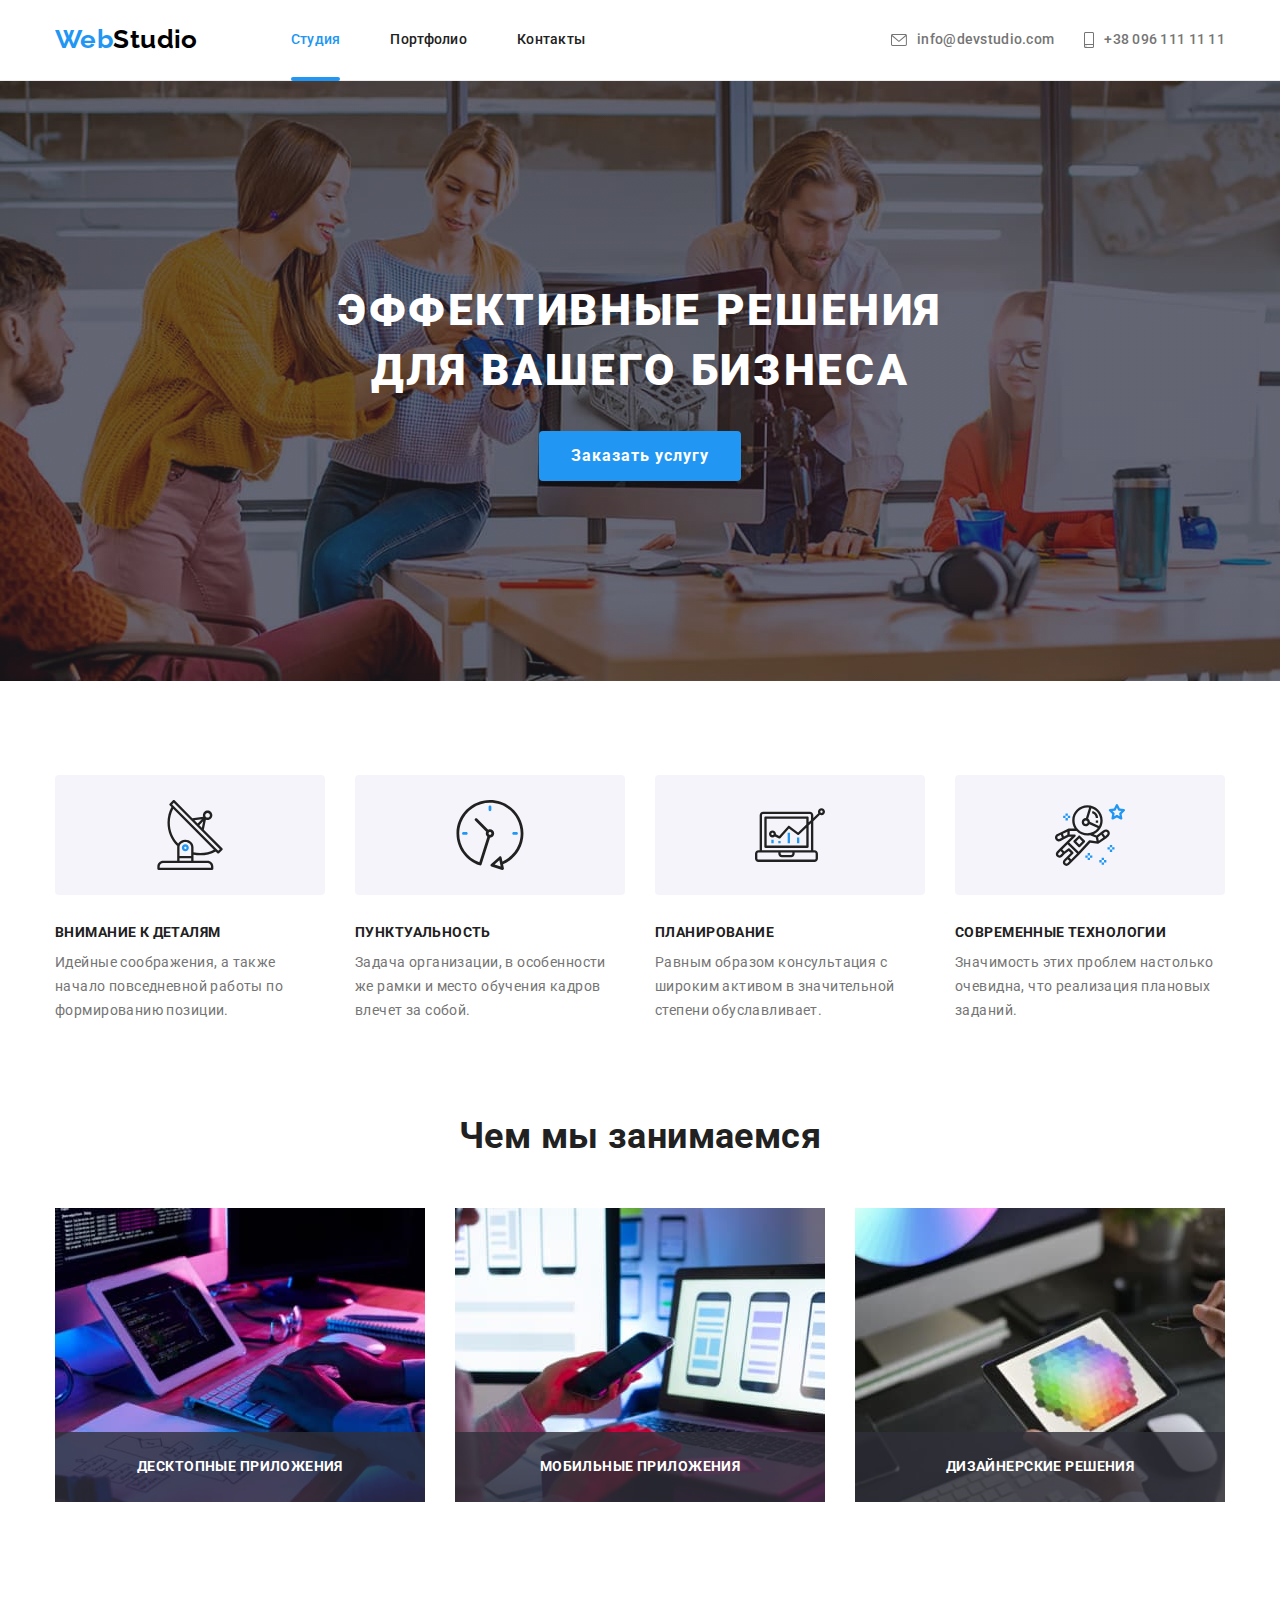
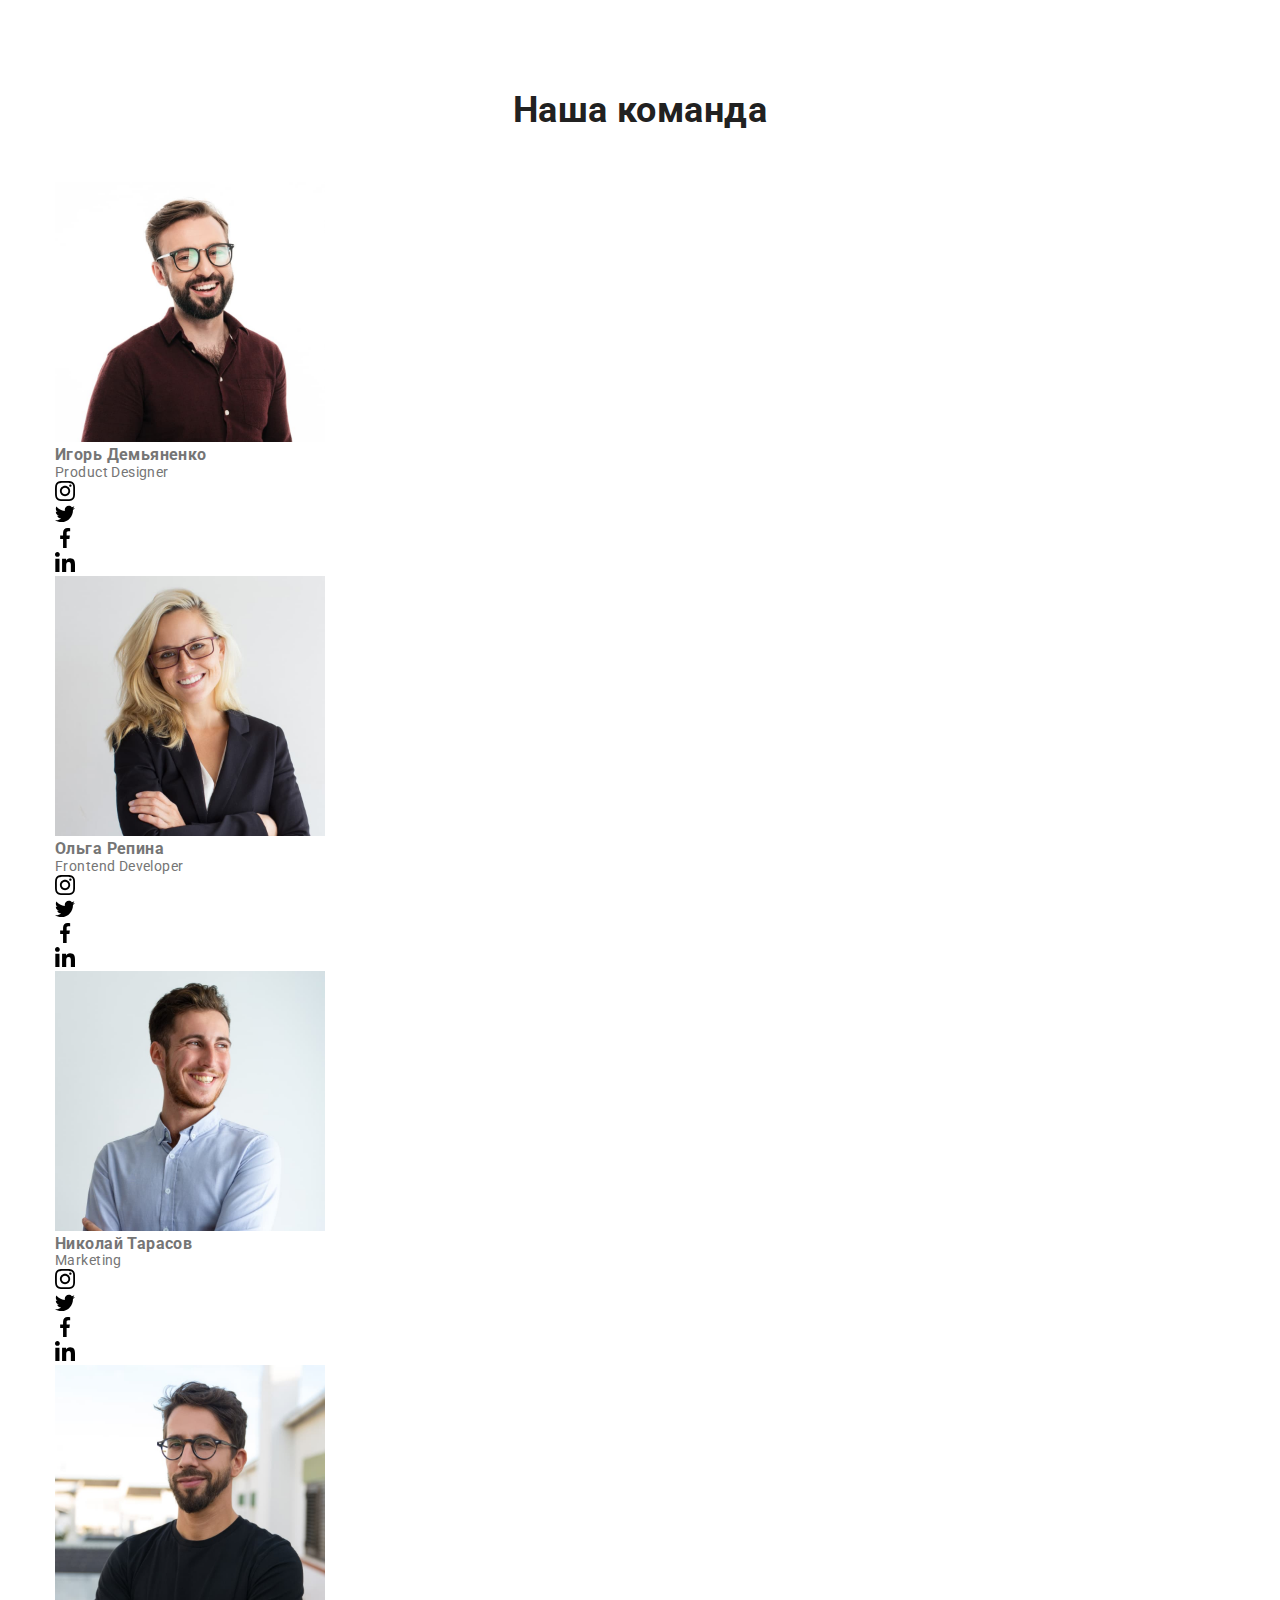
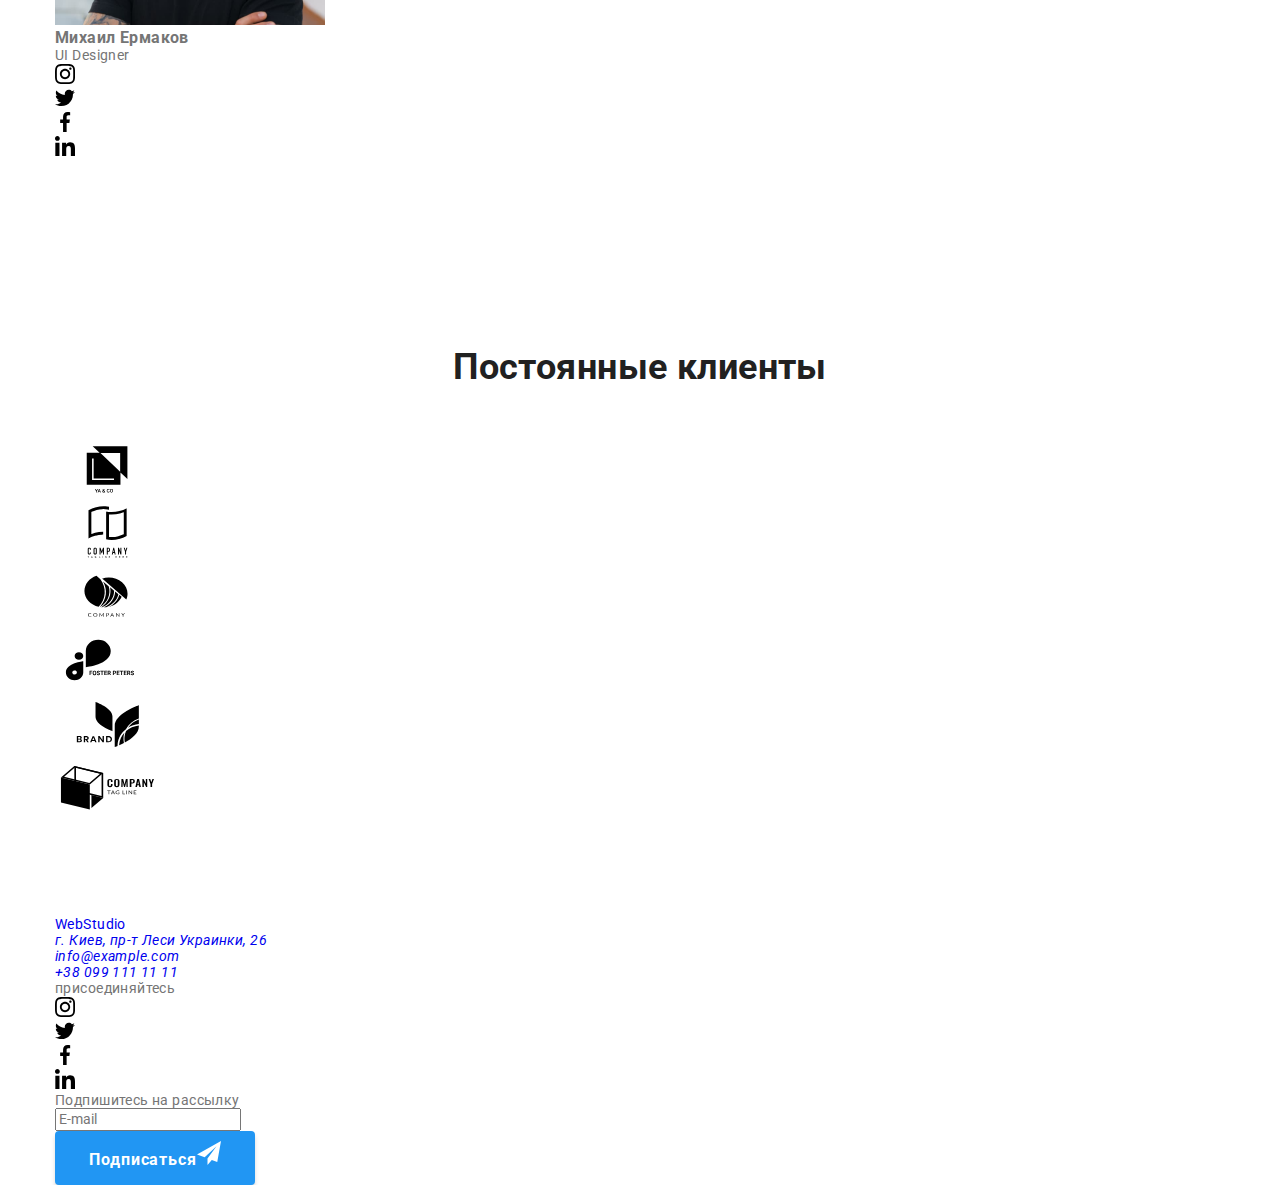
==== index.html @ e7515d0e "bem & SASS refactoring" ====
<!DOCTYPE html>
<html lang="ru">
    <head>
        <meta charset="UTF-8" />
        <meta http-equiv="X-UA-Compatible" content="IE=edge" />
        <meta name="viewport" content="width=device-width, initial-scale=1.0" />
        <title>WebStudio</title>
        <link rel="preconnect" href="https://fonts.googleapis.com" />
        <link rel="preconnect" href="https://fonts.gstatic.com" crossorigin />
        <link
            href="https://fonts.googleapis.com/css2?family=Raleway:wght@700&family=Roboto:wght@400;500;700;900&display=swap"
            rel="stylesheet"
        />
        <link
            rel="stylesheet"
            href="https://cdnjs.cloudflare.com/ajax/libs/modern-normalize/1.1.0/modern-normalize.min.css"
        />
        <link rel="stylesheet" href="./css/main.min.css" />
    </head>
    <body>
        <header class="header">
            <div class="container header-content">
                <nav class="navigation">
                    <a class="logo" href="./index.html">
                        <span class="logo--blue">Web</span>Studio
                    </a>

                    <ul class="site-nav list">
                        <li class="site-nav__item">
                            <a class="site-nav__link site-nav__link--activ" href="./index.html"
                                >Студия</a
                            >
                        </li>

                        <li class="site-nav__item">
                            <a class="site-nav__link" href="./portfolio.html">Портфолио</a>
                        </li>

                        <li class="site-nav__item">
                            <a class="site-nav__link" href="">Контакты</a>
                        </li>
                    </ul>
                </nav>
                <ul class="contacts list">
                    <li class="contacts__item">
                        <a class="contacts__link" href="mailto:info@devstudio.com">
                            <svg class="contacts__icon" width="16" height="12">
                                <use href="./images/symbol-defs.svg#icon-envelope"></use>
                            </svg>
                            info@devstudio.com
                        </a>
                    </li>

                    <li class="contacts__item">
                        <a class="contacts__link" href="tel:+380961111111">
                            <svg class="contacts__icon phone" width="10" height="16">
                                <use href="./images/symbol-defs.svg#icon-smartphone"></use>
                            </svg>
                            +38 096 111 11 11
                        </a>
                    </li>
                </ul>
            </div>
        </header>
        <main>
            <!-- hero section -->
            <section class="hero">
                <div class="container">
                    <h1 class="hero__title">Эффективные решения для вашего бизнеса</h1>
                    <button class="button" type="button" data-modal-open>Заказать услугу</button>
                </div>
                <div class="backdrop is-hidden" data-modal>
                    <div class="modal">
                        <button class="modal__btn" data-modal-close>
                            <svg class="modal__icon" width="11" height="11">
                                <use href="./images/symbol-defs.svg#icon-close-cross"></use>
                            </svg>
                        </button>
                        <b class="modal__text">Оставьте свои данные, мы вам перезвоним</b>
                        <form class="modal__form">
                            <label class="form-field">
                                <span class="form-label">Имя</span>
                                <input
                                    type="text"
                                    name="name"
                                    class="form-input"
                                    autocomplete="off"
                                />
                                <svg class="form-icon" width="18" height="18">
                                    <use href="./images/icons.svg#icon-person"></use>
                                </svg>
                            </label>

                            <label class="form-field">
                                <span class="form-label">Телефон</span>
                                <input
                                    type="tel"
                                    name="phone"
                                    class="form-input"
                                    autocomplete="off"
                                />
                                <svg class="form-icon" width="18" height="18">
                                    <use href="./images/icons.svg#icon-phone"></use>
                                </svg>
                            </label>

                            <label class="form-field">
                                <span class="form-label">Почта</span>
                                <input
                                    type="email"
                                    name="mail"
                                    class="form-input"
                                    autocomplete="off"
                                />
                                <svg class="form-icon" width="18" height="18">
                                    <use href="./images/icons.svg#icon-email"></use>
                                </svg>
                            </label>

                            <label class="form-field">
                                <span class="form-label">Комментарий</span>
                                <textarea
                                    class="form-textarea"
                                    name="comment"
                                    placeholder="Введите текст"
                                ></textarea>
                            </label>

                            <label class="form-checkbox">
                                <input type="checkbox" name="accept" class="checkbox-input" />
                                <svg class="checkbox-field" width="16" height="15">
                                    <use href="./images/icons.svg#icon-check-input"></use>
                                </svg>
                                <span class="checkbox-lable"
                                    >Соглашаюсь с рассылкой и принимаю
                                    <a href="" class="checkbox-lable-link">Условия договора</a>
                                </span>
                            </label>

                            <button type="submit" class="button form-btn">Отправить</button>
                        </form>
                    </div>
                </div>
            </section>
            <!-- Наши преимущества-->
            <section class="features">
                <div class="container">
                    <h2 class="visually-hidden">Наши преимущества</h2>
                    <ul class="features__list list">
                        <li class="features__item">
                            <div class="features__logo">
                                <svg width="70" height="70">
                                    <use href="./images/symbol-defs.svg#icon-antenna"></use>
                                </svg>
                            </div>
                            <h3 class="features__title">Внимание к деталям</h3>
                            <p class="features__text">
                                Идейные соображения, а также начало повседневной работы по
                                формированию позиции.
                            </p>
                        </li>

                        <li class="features__item">
                            <div class="features__logo">
                                <svg width="70" height="70">
                                    <use href="./images/symbol-defs.svg#icon-clock"></use>
                                </svg>
                            </div>
                            <h3 class="features__title">Пунктуальность</h3>
                            <p class="features__text">
                                Задача организации, в особенности же рамки и место обучения кадров
                                влечет за собой.
                            </p>
                        </li>

                        <li class="features__item">
                            <div class="features__logo">
                                <svg width="70" height="70">
                                    <use href="./images/symbol-defs.svg#icon-diagram"></use>
                                </svg>
                            </div>
                            <h3 class="features__title">Планирование</h3>
                            <p class="features__text">
                                Равным образом консультация с широким активом в значительной степени
                                обуславливает.
                            </p>
                        </li>

                        <li class="features__item">
                            <div class="features__logo">
                                <svg width="70" height="70">
                                    <use href="./images/symbol-defs.svg#icon-astronaut"></use>
                                </svg>
                            </div>
                            <h3 class="features__title">Современные технологии</h3>
                            <p class="features__text">
                                Значимость этих проблем настолько очевидна, что реализация плановых
                                заданий.
                            </p>
                        </li>
                    </ul>
                </div>
            </section>
            <!-- Чем мы занимаемся -->
            <section class="section">
                <div class="container">
                    <h2 class="section-title">Чем мы занимаемся</h2>
                    <ul class="product list">
                        <li class="product__item">
                            <img
                                src="./images/boxone.jpg"
                                class="product__image"
                                width="370"
                                height="294"
                                alt="ноут"
                            />
                            <div class="product__wrapper">
                                <h3 class="product__title">Десктопные приложения</h3>
                            </div>
                        </li>
                        <li class="product__item">
                            <img
                                src="./images/box-two.jpg"
                                class="product__image"
                                width="370"
                                height="294"
                                alt="телефон"
                            />
                            <div class="product__wrapper">
                                <h3 class="product__title">Мобильные приложения</h3>
                            </div>
                        </li>
                        <li class="product__item">
                            <img
                                src="./images/box-three.jpg"
                                class="product__image"
                                width="370"
                                height="294"
                                alt="планшет"
                            />
                            <div class="product__wrapper">
                                <h3 class="product__title">Дизайнерские решения</h3>
                            </div>
                        </li>
                    </ul>
                </div>
            </section>
            <!-- наша компуха -->
            <section class="section back-color-section">
                <div class="container">
                    <h2 class="section-title">Наша команда</h2>
                    <ul class="team list">
                        <li class="item">
                            <img
                                src="./images/team-card-one.jpg"
                                width="270"
                                height="260"
                                alt="Игорь Демьяненко"
                            />
                            <div class="team-card">
                                <h3 class="team-title">Игорь Демьяненко</h3>
                                <p class="team-text" lang="en">Product Designer</p>
                                <ul class="team-social-links list">
                                    <li>
                                        <a href="">
                                            <svg class="team-card-icon" width="20" height="20">
                                                <use
                                                    href="./images/symbol-defs.svg#icon-instagram"
                                                ></use>
                                            </svg>
                                        </a>
                                    </li>

                                    <li>
                                        <a href="">
                                            <svg class="team-card-icon" width="20" height="20">
                                                <use
                                                    href="./images/symbol-defs.svg#icon-twitter"
                                                ></use>
                                            </svg>
                                        </a>
                                    </li>

                                    <li>
                                        <a href="">
                                            <svg class="team-card-icon" width="20" height="20">
                                                <use
                                                    href="./images/symbol-defs.svg#icon-facebook"
                                                ></use>
                                            </svg>
                                        </a>
                                    </li>

                                    <li>
                                        <a href="">
                                            <svg class="team-card-icon" width="20" height="20">
                                                <use
                                                    href="./images/symbol-defs.svg#icon-linkedin"
                                                ></use>
                                            </svg>
                                        </a>
                                    </li>
                                </ul>
                            </div>
                        </li>

                        <li class="item">
                            <img
                                src="./images/team-card-two.jpg"
                                width="270"
                                height="260"
                                alt="Ольга Репина"
                            />
                            <div class="team-card">
                                <h3 class="team-title">Ольга Репина</h3>
                                <p class="team-text" lang="en">Frontend Developer</p>
                                <ul class="team-social-links list">
                                    <li>
                                        <a href="">
                                            <svg class="team-card-icon" width="20" height="20">
                                                <use
                                                    href="./images/symbol-defs.svg#icon-instagram"
                                                ></use>
                                            </svg>
                                        </a>
                                    </li>

                                    <li>
                                        <a href="">
                                            <svg class="team-card-icon" width="20" height="20">
                                                <use
                                                    href="./images/symbol-defs.svg#icon-twitter"
                                                ></use>
                                            </svg>
                                        </a>
                                    </li>

                                    <li>
                                        <a href="">
                                            <svg class="team-card-icon" width="20" height="20">
                                                <use
                                                    href="./images/symbol-defs.svg#icon-facebook"
                                                ></use>
                                            </svg>
                                        </a>
                                    </li>

                                    <li>
                                        <a href="">
                                            <svg class="team-card-icon" width="20" height="20">
                                                <use
                                                    href="./images/symbol-defs.svg#icon-linkedin"
                                                ></use>
                                            </svg>
                                        </a>
                                    </li>
                                </ul>
                            </div>
                        </li>

                        <li class="item">
                            <img
                                src="./images/team-card-three.jpg"
                                width="270"
                                height="260"
                                alt="Николай Тарасов"
                            />
                            <div class="team-card">
                                <h3 class="team-title">Николай Тарасов</h3>
                                <p class="team-text" lang="en">Marketing</p>
                                <ul class="team-social-links list">
                                    <li>
                                        <a href="">
                                            <svg class="team-card-icon" width="20" height="20">
                                                <use
                                                    href="./images/symbol-defs.svg#icon-instagram"
                                                ></use>
                                            </svg>
                                        </a>
                                    </li>

                                    <li>
                                        <a href="">
                                            <svg class="team-card-icon" width="20" height="20">
                                                <use
                                                    href="./images/symbol-defs.svg#icon-twitter"
                                                ></use>
                                            </svg>
                                        </a>
                                    </li>

                                    <li>
                                        <a href="">
                                            <svg class="team-card-icon" width="20" height="20">
                                                <use
                                                    href="./images/symbol-defs.svg#icon-facebook"
                                                ></use>
                                            </svg>
                                        </a>
                                    </li>

                                    <li>
                                        <a href="">
                                            <svg class="team-card-icon" width="20" height="20">
                                                <use
                                                    href="./images/symbol-defs.svg#icon-linkedin"
                                                ></use>
                                            </svg>
                                        </a>
                                    </li>
                                </ul>
                            </div>
                        </li>

                        <li class="item">
                            <img
                                src="./images/team-card-four.jpg"
                                width="270"
                                height="260"
                                alt="Михаил Ермаков"
                            />
                            <div class="team-card">
                                <h3 class="team-title">Михаил Ермаков</h3>
                                <p class="team-text" lang="en">UI Designer</p>
                                <ul class="team-social-links list">
                                    <li>
                                        <a href="">
                                            <svg class="team-card-icon" width="20" height="20">
                                                <use
                                                    href="./images/symbol-defs.svg#icon-instagram"
                                                ></use>
                                            </svg>
                                        </a>
                                    </li>

                                    <li>
                                        <a href="">
                                            <svg class="team-card-icon" width="20" height="20">
                                                <use
                                                    href="./images/symbol-defs.svg#icon-twitter"
                                                ></use>
                                            </svg>
                                        </a>
                                    </li>

                                    <li>
                                        <a href="">
                                            <svg class="team-card-icon" width="20" height="20">
                                                <use
                                                    href="./images/symbol-defs.svg#icon-facebook"
                                                ></use>
                                            </svg>
                                        </a>
                                    </li>

                                    <li>
                                        <a href="">
                                            <svg class="team-card-icon" width="20" height="20">
                                                <use
                                                    href="./images/symbol-defs.svg#icon-linkedin"
                                                ></use>
                                            </svg>
                                        </a>
                                    </li>
                                </ul>
                            </div>
                        </li>
                    </ul>
                </div>
            </section>
            <!-- наши клиенты -->
            <section class="section">
                <div class="container">
                    <h2 class="section-title">Постоянные клиенты</h2>
                    <ul class="clients list">
                        <li class="client-item">
                            <a class="client-link" href="">
                                <svg class="client-icon" width="106" height="60">
                                    <use href="./images/symbol-defs.svg#icon-company1"></use>
                                </svg>
                            </a>
                        </li>

                        <li class="client-item">
                            <a class="client-link" href="">
                                <svg class="client-icon" width="106" height="60">
                                    <use href="./images/symbol-defs.svg#icon-company2"></use>
                                </svg>
                            </a>
                        </li>

                        <li class="client-item">
                            <a class="client-link" href="">
                                <svg class="client-icon" width="106" height="60">
                                    <use href="./images/symbol-defs.svg#icon-company3"></use>
                                </svg>
                            </a>
                        </li>

                        <li class="client-item">
                            <a class="client-link" href="">
                                <svg class="client-icon" width="106" height="60">
                                    <use href="./images/symbol-defs.svg#icon-company4"></use>
                                </svg>
                            </a>
                        </li>

                        <li class="client-item">
                            <a class="client-link" href="">
                                <svg class="client-icon" width="106" height="60">
                                    <use href="./images/symbol-defs.svg#icon-company5"></use>
                                </svg>
                            </a>
                        </li>

                        <li class="client-item">
                            <a class="client-link" href="">
                                <svg class="client-icon" width="106" height="60">
                                    <use href="./images/symbol-defs.svg#icon-company6"></use>
                                </svg>
                            </a>
                        </li>
                    </ul>
                </div>
            </section>
        </main>
        <!-- подвал -->
        <footer class="footer">
            <div class="container main-footer">
                <div class="address-block">
                    <a class="logo-footer" href="./index.html">
                        <span class="blue-logo">Web</span>Studio
                    </a>
                    <address class="address">
                        <ul class="address-list list">
                            <li class="item">
                                <a
                                    class="link white"
                                    href="https://www.google.com/maps/place/%D0%B1%D1%83%D0%BB.+%D0%9B%D0%B5%D1%81%D0%B8+%D0%A3%D0%BA%D1%80%D0%B0%D0%B8%D0%BD%D0%BA%D0%B8,+26,+%D0%9A%D0%B8%D0%B5%D0%B2,+02000/@50.4265807,30.5361971,17z/data=!4m13!1m7!3m6!1s0x40d4cf0e033ecbe9:0x57a4dffefec77da0!2z0LHRg9C7LiDQm9C10YHQuCDQo9C60YDQsNC40L3QutC4LCAyNiwg0JrQuNC10LIsIDAyMDAw!3b1!8m2!3d50.4265807!4d30.5383858!3m4!1s0x40d4cf0e033ecbe9:0x57a4dffefec77da0!8m2!3d50.4265807!4d30.5383858"
                                >
                                    г. Киев, пр-т Леси Украинки, 26
                                </a>
                            </li>

                            <li class="item">
                                <a class="link" href="mailto:info@example.com">info@example.com</a>
                            </li>

                            <li class="item">
                                <a class="link" href="tel:+380991111111">+38 099 111 11 11</a>
                            </li>
                        </ul>
                    </address>
                </div>

                <div class="join-block">
                    <p class="join-title">присоединяйтесь</p>
                    <ul class="socials list">
                        <li class="item">
                            <a class="link" href="">
                                <svg class="icon" width="20" height="20">
                                    <use href="./images/symbol-defs.svg#icon-instagram"></use>
                                </svg>
                            </a>
                        </li>

                        <li class="item">
                            <a class="link" href="">
                                <svg class="icon" width="20" height="20">
                                    <use href="./images/symbol-defs.svg#icon-twitter"></use>
                                </svg>
                            </a>
                        </li>

                        <li class="item">
                            <a class="link" href="">
                                <svg class="icon" width="20" height="20">
                                    <use href="./images/symbol-defs.svg#icon-facebook"></use>
                                </svg>
                            </a>
                        </li>

                        <li class="item">
                            <a class="link" href="">
                                <svg class="icon" width="20" height="20">
                                    <use href="./images/symbol-defs.svg#icon-linkedin"></use>
                                </svg>
                            </a>
                        </li>
                    </ul>
                </div>

                <div class="form-block">
                    <p class="form-title">Подпишитесь на рассылку</p>
                    <div class="form-thumb">
                        <form class="join-form">
                            <input
                                type="email"
                                name="mail"
                                placeholder="E-mail"
                                class="join-form-input"
                            />
                        </form>

                        <button type="submit" class="button footer-btn">
                            Подписаться<svg class="form-btn-icon" width="24" height="24">
                                <use href="./images/icons.svg#icon-telegram"></use>
                            </svg>
                        </button>
                    </div>
                </div>
            </div>
        </footer>
        <script src="./js/model.js"></script>
    </body>
</html>
---- css/main.min.css ----
/*! modern-normalize v1.1.0 | MIT License | https://github.com/sindresorhus/modern-normalize */*,::before,::after{-webkit-box-sizing:border-box;box-sizing:border-box}html{line-height:1.15;-webkit-text-size-adjust:100%;-moz-tab-size:4;-o-tab-size:4;tab-size:4}body{margin:0;font-family:system-ui,-apple-system,"Segoe UI",Roboto,Helvetica,Arial,sans-serif,"Apple Color Emoji","Segoe UI Emoji"}hr{height:0;color:inherit}abbr[title]{-webkit-text-decoration:underline dotted;text-decoration:underline dotted}b,strong{font-weight:bolder}code,kbd,samp,pre{font-family:ui-monospace, SFMono-Regular, Consolas, 'Liberation Mono', Menlo, monospace;font-size:1em}small{font-size:80%}sub,sup{font-size:75%;line-height:0;position:relative;vertical-align:baseline}sub{bottom:-0.25em}sup{top:-0.5em}table{text-indent:0;border-color:inherit}button,input,optgroup,select,textarea{font-family:inherit;font-size:100%;line-height:1.15;margin:0}button,select{text-transform:none}button,[type='button'],[type='reset'],[type='submit']{-webkit-appearance:button}::-moz-focus-inner{border-style:none;padding:0}:-moz-focusring{outline:1px dotted ButtonText}:-moz-ui-invalid{box-shadow:none}legend{padding:0}progress{vertical-align:baseline}::-webkit-inner-spin-button,::-webkit-outer-spin-button{height:auto}[type='search']{-webkit-appearance:textfield;outline-offset:-2px}::-webkit-search-decoration{-webkit-appearance:none}::-webkit-file-upload-button{-webkit-appearance:button;font:inherit}summary{display:list-item}body{color:#757575;font-family:'Roboto', 'Arial', sans-serif;font-size:14px;letter-spacing:0.03em;line-height:1.14}h1,h2,h3,h4,h5,h6,p{margin:0;padding:0}a{text-decoration:none}.container{width:1200px;padding-left:15px;padding-right:15px;margin:0 auto}.list{list-style:none;padding:0;margin:0}.logo{padding-top:24px;padding-bottom:25px;color:#000;font-family:'Raleway';font-style:normal;font-weight:700;font-size:26px;line-height:1.19;text-decoration:none}.button{border-radius:4px;padding:10px 32px;border:0;min-width:200px;color:#fff;background-color:#2196f3;font-family:'Roboto';font-weight:700;font-size:16px;line-height:1.88;letter-spacing:0.06em;cursor:pointer;-webkit-box-shadow:0px 4px 4px rgba(0,0,0,0.15);box-shadow:0px 4px 4px rgba(0,0,0,0.15)}.visually-hidden{position:absolute;width:1px;height:1px;margin:-1px;border:0;padding:0;white-space:nowrap;-webkit-clip-path:inset(100%);clip-path:inset(100%);clip:rect(0 0 0 0);overflow:hidden}.section{padding-top:94px;padding-bottom:94px}.section-title{color:#212121;font-weight:700;font-size:36px;line-height:1.16;text-align:center;margin-bottom:50px}.header{border-bottom:1px solid #ececec}.header-content{display:-webkit-box;display:-ms-flexbox;display:flex;-webkit-box-align:center;-ms-flex-align:center;align-items:center}.logo--blue{color:#2196f3}.navigation{display:-webkit-box;display:-ms-flexbox;display:flex}.site-nav{display:-webkit-box;display:-ms-flexbox;display:flex;margin-left:93px;margin-bottom:-1px}.site-nav__item:not(:last-child){margin-right:50px}.site-nav__link{display:block;padding-top:32px;color:#212121;font-weight:500;letter-spacing:0.02em;text-decoration:none;-webkit-transition:color 250ms cubic-bezier(0.4, 0, 0.2, 1);transition:color 250ms cubic-bezier(0.4, 0, 0.2, 1)}.site-nav__link:hover,.site-nav__link:focus{color:#2196f3}.site-nav__link--activ{color:#2196f3}.site-nav__link--activ::after{content:'';display:block;width:100%;height:4px;margin-top:29px;background:#2196f3;border-radius:2px}.contacts{display:-webkit-box;display:-ms-flexbox;display:flex;margin-left:auto}.contacts__item:not(:last-child){margin-right:30px}.contacts__link{display:-webkit-box;display:-ms-flexbox;display:flex;-webkit-box-align:center;-ms-flex-align:center;align-items:center;padding-top:20px;padding-bottom:20px;color:#757575;font-weight:500;letter-spacing:0.02em;text-decoration:none;fill:#757575;-webkit-transition:color 250ms cubic-bezier(0.4, 0, 0.2, 1),fill 250ms cubic-bezier(0.4, 0, 0.2, 1);transition:color 250ms cubic-bezier(0.4, 0, 0.2, 1),fill 250ms cubic-bezier(0.4, 0, 0.2, 1)}.contacts__link:hover,.contacts__link:focus{color:#2196f3;fill:#2196f3}.contacts__icon{margin-right:10px;fill:currentColor}.hero{padding-top:200px;padding-bottom:200px;text-align:center;background-color:#2f303a;max-width:1600px;max-height:600px;margin-right:auto;margin-left:auto;background-image:-webkit-gradient(linear, left top, right top, from(rgba(47,48,58,0.4)), to(rgba(47,48,58,0.4))),url("../../images/hero-back.jpg");background-image:linear-gradient(to right, rgba(47,48,58,0.4), rgba(47,48,58,0.4)),url("../../images/hero-back.jpg");background-repeat:no-repeat;background-position:center}.hero__title{margin:0 auto 30px auto;color:#fff;font-weight:900;font-size:44px;line-height:1.36;text-transform:uppercase;letter-spacing:0.06em;max-width:696px}.backdrop{position:fixed;z-index:1;top:0;left:0;right:0;bottom:0;background:rgba(0,0,0,0.2);opacity:1;visibility:visible;-webkit-transition:opacity 300ms cubic-bezier(0.4, 0, 0.2, 1),visibility 300ms cubic-bezier(0.4, 0, 0.2, 1);transition:opacity 300ms cubic-bezier(0.4, 0, 0.2, 1),visibility 300ms cubic-bezier(0.4, 0, 0.2, 1)}.backdrop.is-hidden{opacity:0;pointer-events:none;visibility:hidden}.modal{position:absolute;top:50%;left:50%;padding-top:40px;text-align:center;max-width:528px;max-height:581px;-webkit-box-shadow:0px 1px 3px rgba(0,0,0,0.12),0px 1px 1px rgba(0,0,0,0.14),0px 2px 1px rgba(0,0,0,0.2);box-shadow:0px 1px 3px rgba(0,0,0,0.12),0px 1px 1px rgba(0,0,0,0.14),0px 2px 1px rgba(0,0,0,0.2);border-radius:4px;background-color:#fff;-webkit-transform:translate(-50%, -50%) scale(1) rotate(360deg);transform:translate(-50%, -50%) scale(1) rotate(360deg);-webkit-transition:-webkit-transform 500ms cubic-bezier(0.4, 0, 0.2, 1);transition:-webkit-transform 500ms cubic-bezier(0.4, 0, 0.2, 1);transition:transform 500ms cubic-bezier(0.4, 0, 0.2, 1);transition:transform 500ms cubic-bezier(0.4, 0, 0.2, 1), -webkit-transform 500ms cubic-bezier(0.4, 0, 0.2, 1)}.modal__btn{position:absolute;top:8px;right:8px;width:30px;height:30px;background-color:#fff;border:1px solid rgba(0,0,0,0.1);border-radius:50%}.modal__icon{position:absolute;top:50%;left:50%;-webkit-transform:translate(-50%, -50%);transform:translate(-50%, -50%);-webkit-transition:fill 250ms cubic-bezier(0.4, 0, 0.2, 1);transition:fill 250ms cubic-bezier(0.4, 0, 0.2, 1)}.modal__text{font-weight:700;font-size:20px;line-height:1.15;color:#212121}.modal__form{width:100%;padding-left:40px;padding-right:40px;margin-top:12px}.features{padding-top:94px}.features__list{display:-webkit-box;display:-ms-flexbox;display:flex}.features__item{width:270px}.features__item:not(:last-child){margin-right:30px}.features__logo{display:-webkit-box;display:-ms-flexbox;display:flex;-webkit-box-align:center;-ms-flex-align:center;align-items:center;-webkit-box-pack:center;-ms-flex-pack:center;justify-content:center;background-color:#f5f4fa;height:120px;border-radius:4px;margin-bottom:30px}.features__title{margin-bottom:10px;font-size:14px;color:#212121;font-weight:700;text-transform:uppercase}.features__text{line-height:1.71}.product{display:-webkit-box;display:-ms-flexbox;display:flex}.product__item{position:relative}.product__image{display:block}.product__wrapper{position:absolute;left:0;bottom:0;width:100%;text-align:center;background:rgba(47,48,58,0.8)}.product__title{display:inline-block;padding-top:27px;padding-bottom:27px;font-weight:700;font-size:14px;line-height:1.14;letter-spacing:0.03em;text-transform:uppercase;color:#fff}.product__item:not(:last-child){margin-right:30px}
/*# sourceMappingURL=main.min.css.map */
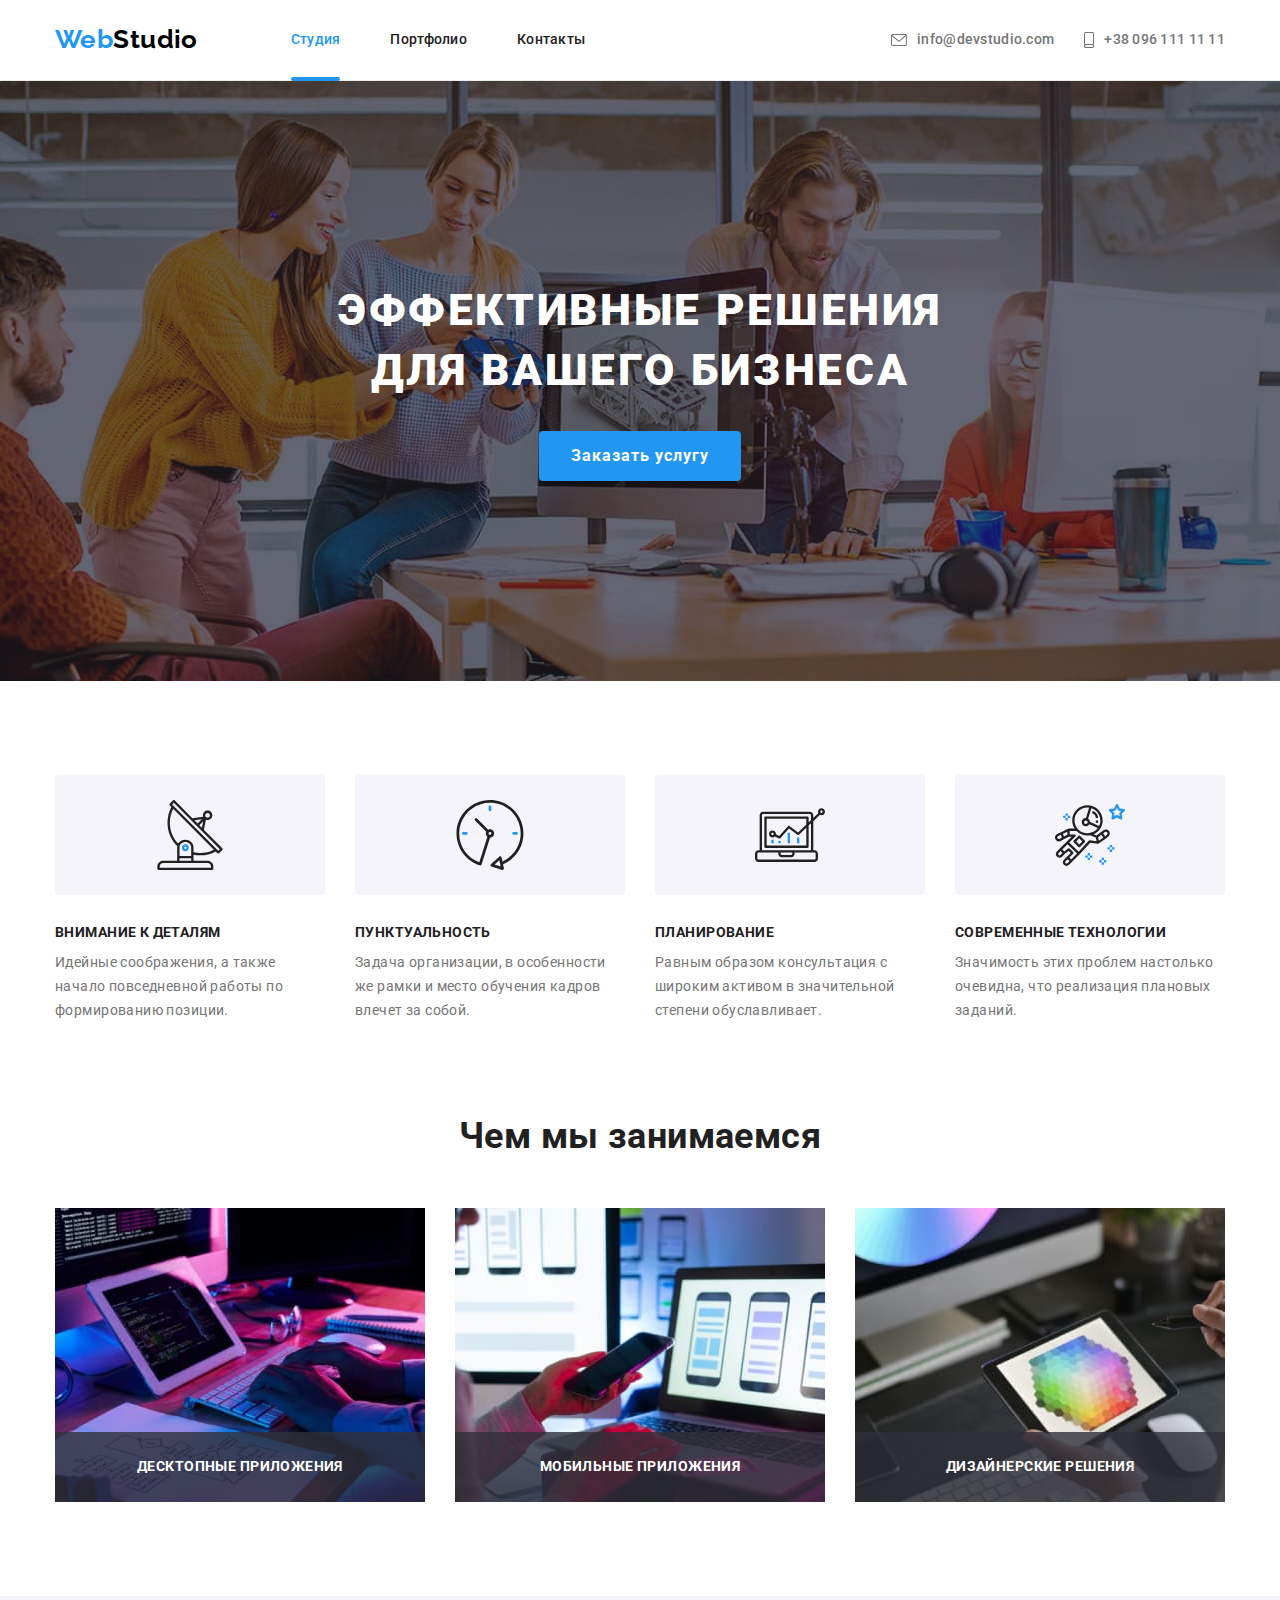
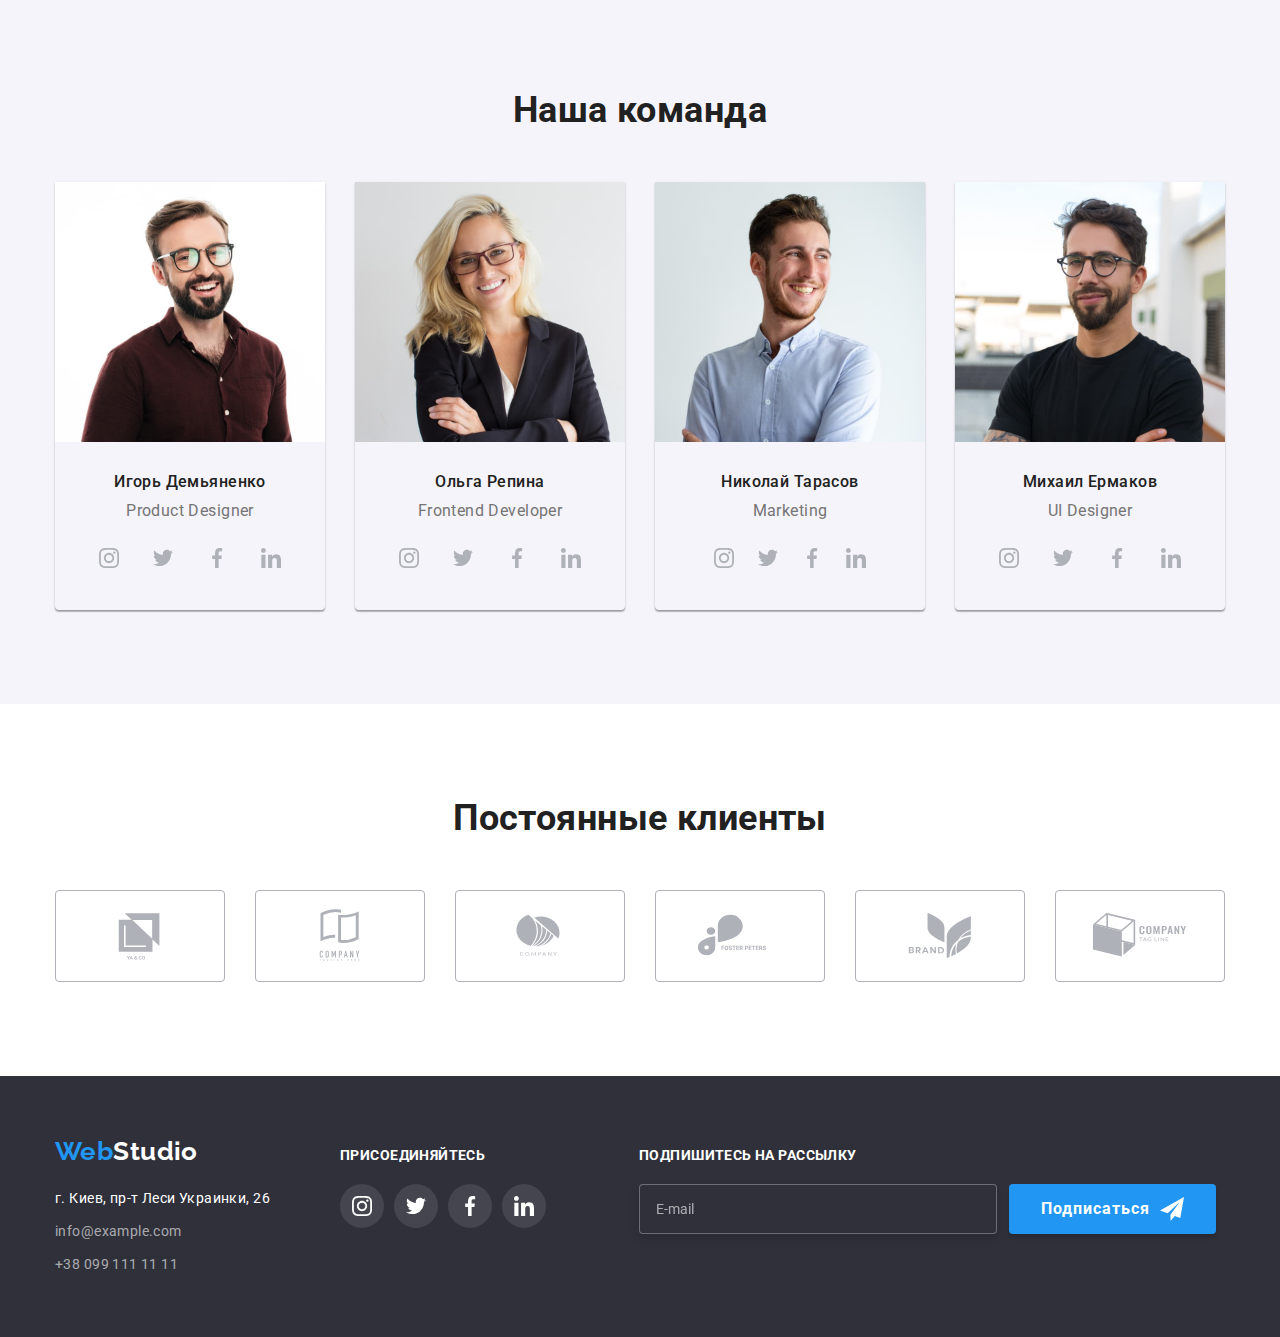
==== commit 948f186e: "sass useed" ====
--- a/index.html
+++ b/index.html
@@ -22,10 +22,10 @@
             <div class="container header-content">
                 <nav class="navigation">
                     <a class="logo" href="./index.html">
-                        <span class="logo--blue">Web</span>Studio
+                        <span class="logo__part">Web</span>Studio
                     </a>
 
-                    <ul class="site-nav list">
+                    <ul class="site-nav">
                         <li class="site-nav__item">
                             <a class="site-nav__link site-nav__link--activ" href="./index.html"
                                 >Студия</a
@@ -41,7 +41,7 @@
                         </li>
                     </ul>
                 </nav>
-                <ul class="contacts list">
+                <ul class="contacts">
                     <li class="contacts__item">
                         <a class="contacts__link" href="mailto:info@devstudio.com">
                             <svg class="contacts__icon" width="16" height="12">
@@ -146,7 +146,7 @@
             <section class="features">
                 <div class="container">
                     <h2 class="visually-hidden">Наши преимущества</h2>
-                    <ul class="features__list list">
+                    <ul class="features__list">
                         <li class="features__item">
                             <div class="features__logo">
                                 <svg width="70" height="70">
@@ -205,7 +205,7 @@
             <section class="section">
                 <div class="container">
                     <h2 class="section-title">Чем мы занимаемся</h2>
-                    <ul class="product list">
+                    <ul class="product">
                         <li class="product__item">
                             <img
                                 src="./images/boxone.jpg"
@@ -215,7 +215,7 @@
                                 alt="ноут"
                             />
                             <div class="product__wrapper">
-                                <h3 class="product__title">Десктопные приложения</h3>
+                                <h3 class="reuse__title">Десктопные приложения</h3>
                             </div>
                         </li>
                         <li class="product__item">
@@ -227,7 +227,7 @@
                                 alt="телефон"
                             />
                             <div class="product__wrapper">
-                                <h3 class="product__title">Мобильные приложения</h3>
+                                <h3 class="reuse__title">Мобильные приложения</h3>
                             </div>
                         </li>
                         <li class="product__item">
@@ -239,31 +239,32 @@
                                 alt="планшет"
                             />
                             <div class="product__wrapper">
-                                <h3 class="product__title">Дизайнерские решения</h3>
+                                <h3 class="reuse__title">Дизайнерские решения</h3>
                             </div>
                         </li>
                     </ul>
                 </div>
             </section>
             <!-- наша компуха -->
-            <section class="section back-color-section">
+            <section class="section section--highlight">
                 <div class="container">
                     <h2 class="section-title">Наша команда</h2>
-                    <ul class="team list">
-                        <li class="item">
+                    <ul class="team-list">
+                        <li class="team-list__item">
                             <img
                                 src="./images/team-card-one.jpg"
+                                class="team-list__image"
                                 width="270"
                                 height="260"
                                 alt="Игорь Демьяненко"
                             />
-                            <div class="team-card">
-                                <h3 class="team-title">Игорь Демьяненко</h3>
-                                <p class="team-text" lang="en">Product Designer</p>
-                                <ul class="team-social-links list">
-                                    <li>
-                                        <a href="">
-                                            <svg class="team-card-icon" width="20" height="20">
+                            <div class="team-list__card">
+                                <h3 class="team-list__title">Игорь Демьяненко</h3>
+                                <p class="team-list__text" lang="en">Product Designer</p>
+                                <ul class="social-media">
+                                    <li class="social-media__item">
+                                        <a href="" class="social-media__link">
+                                            <svg class="social-media__icon" width="20" height="20">
                                                 <use
                                                     href="./images/symbol-defs.svg#icon-instagram"
                                                 ></use>
@@ -271,9 +272,9 @@
                                         </a>
                                     </li>
 
-                                    <li>
-                                        <a href="">
-                                            <svg class="team-card-icon" width="20" height="20">
+                                    <li class="social-media__item">
+                                        <a href="" class="social-media__link">
+                                            <svg class="social-media__icon" width="20" height="20">
                                                 <use
                                                     href="./images/symbol-defs.svg#icon-twitter"
                                                 ></use>
@@ -281,9 +282,9 @@
                                         </a>
                                     </li>
 
-                                    <li>
-                                        <a href="">
-                                            <svg class="team-card-icon" width="20" height="20">
+                                    <li class="social-media__item">
+                                        <a href="" class="social-media__link">
+                                            <svg class="social-media__icon" width="20" height="20">
                                                 <use
                                                     href="./images/symbol-defs.svg#icon-facebook"
                                                 ></use>
@@ -291,9 +292,9 @@
                                         </a>
                                     </li>
 
-                                    <li>
-                                        <a href="">
-                                            <svg class="team-card-icon" width="20" height="20">
+                                    <li class="social-media__item">
+                                        <a href="" class="social-media__link">
+                                            <svg class="social-media__icon" width="20" height="20">
                                                 <use
                                                     href="./images/symbol-defs.svg#icon-linkedin"
                                                 ></use>
@@ -304,20 +305,21 @@
                             </div>
                         </li>
 
-                        <li class="item">
+                        <li class="team-list__item">
                             <img
                                 src="./images/team-card-two.jpg"
+                                class="team-list__image"
                                 width="270"
                                 height="260"
                                 alt="Ольга Репина"
                             />
-                            <div class="team-card">
-                                <h3 class="team-title">Ольга Репина</h3>
-                                <p class="team-text" lang="en">Frontend Developer</p>
-                                <ul class="team-social-links list">
-                                    <li>
-                                        <a href="">
-                                            <svg class="team-card-icon" width="20" height="20">
+                            <div class="team-list__card">
+                                <h3 class="team-list__title">Ольга Репина</h3>
+                                <p class="team-list__text" lang="en">Frontend Developer</p>
+                                <ul class="social-media">
+                                    <li class="social-media__item">
+                                        <a href="" class="social-media__link">
+                                            <svg class="social-media__icon" width="20" height="20">
                                                 <use
                                                     href="./images/symbol-defs.svg#icon-instagram"
                                                 ></use>
@@ -325,9 +327,9 @@
                                         </a>
                                     </li>
 
-                                    <li>
-                                        <a href="">
-                                            <svg class="team-card-icon" width="20" height="20">
+                                    <li class="social-media__item">
+                                        <a href="" class="social-media__link">
+                                            <svg class="social-media__icon" width="20" height="20">
                                                 <use
                                                     href="./images/symbol-defs.svg#icon-twitter"
                                                 ></use>
@@ -335,9 +337,9 @@
                                         </a>
                                     </li>
 
-                                    <li>
-                                        <a href="">
-                                            <svg class="team-card-icon" width="20" height="20">
+                                    <li class="social-media__item">
+                                        <a href="" class="social-media__link">
+                                            <svg class="social-media__icon" width="20" height="20">
                                                 <use
                                                     href="./images/symbol-defs.svg#icon-facebook"
                                                 ></use>
@@ -345,9 +347,9 @@
                                         </a>
                                     </li>
 
-                                    <li>
-                                        <a href="">
-                                            <svg class="team-card-icon" width="20" height="20">
+                                    <li class="social-media__item">
+                                        <a href="" class="social-media__link">
+                                            <svg class="social-media__icon" width="20" height="20">
                                                 <use
                                                     href="./images/symbol-defs.svg#icon-linkedin"
                                                 ></use>
@@ -358,20 +360,21 @@
                             </div>
                         </li>
 
-                        <li class="item">
+                        <li class="team-list__item">
                             <img
                                 src="./images/team-card-three.jpg"
+                                class="team-list__image"
                                 width="270"
                                 height="260"
                                 alt="Николай Тарасов"
                             />
-                            <div class="team-card">
-                                <h3 class="team-title">Николай Тарасов</h3>
-                                <p class="team-text" lang="en">Marketing</p>
-                                <ul class="team-social-links list">
+                            <div class="team-list__card">
+                                <h3 class="team-list__title">Николай Тарасов</h3>
+                                <p class="team-list__text" lang="en">Marketing</p>
+                                <ul class="social-media">
                                     <li>
-                                        <a href="">
-                                            <svg class="team-card-icon" width="20" height="20">
+                                        <a href="" class="social-media__link">
+                                            <svg class="social-media__icon" width="20" height="20">
                                                 <use
                                                     href="./images/symbol-defs.svg#icon-instagram"
                                                 ></use>
@@ -380,8 +383,8 @@
                                     </li>
 
                                     <li>
-                                        <a href="">
-                                            <svg class="team-card-icon" width="20" height="20">
+                                        <a href="" class="social-media__link">
+                                            <svg class="social-media__icon" width="20" height="20">
                                                 <use
                                                     href="./images/symbol-defs.svg#icon-twitter"
                                                 ></use>
@@ -390,8 +393,8 @@
                                     </li>
 
                                     <li>
-                                        <a href="">
-                                            <svg class="team-card-icon" width="20" height="20">
+                                        <a href="" class="social-media__link">
+                                            <svg class="social-media__icon" width="20" height="20">
                                                 <use
                                                     href="./images/symbol-defs.svg#icon-facebook"
                                                 ></use>
@@ -400,8 +403,8 @@
                                     </li>
 
                                     <li>
-                                        <a href="">
-                                            <svg class="team-card-icon" width="20" height="20">
+                                        <a href="" class="social-media__link">
+                                            <svg class="social-media__icon" width="20" height="20">
                                                 <use
                                                     href="./images/symbol-defs.svg#icon-linkedin"
                                                 ></use>
@@ -412,20 +415,21 @@
                             </div>
                         </li>
 
-                        <li class="item">
+                        <li class="team-list__item">
                             <img
                                 src="./images/team-card-four.jpg"
+                                class="team-list__image"
                                 width="270"
                                 height="260"
                                 alt="Михаил Ермаков"
                             />
-                            <div class="team-card">
-                                <h3 class="team-title">Михаил Ермаков</h3>
-                                <p class="team-text" lang="en">UI Designer</p>
-                                <ul class="team-social-links list">
-                                    <li>
-                                        <a href="">
-                                            <svg class="team-card-icon" width="20" height="20">
+                            <div class="team-list__card">
+                                <h3 class="team-list__title">Михаил Ермаков</h3>
+                                <p class="team-list__text" lang="en">UI Designer</p>
+                                <ul class="social-media">
+                                    <li class="social-media__item">
+                                        <a href="" class="social-media__link">
+                                            <svg class="social-media__icon" width="20" height="20">
                                                 <use
                                                     href="./images/symbol-defs.svg#icon-instagram"
                                                 ></use>
@@ -433,9 +437,9 @@
                                         </a>
                                     </li>
 
-                                    <li>
-                                        <a href="">
-                                            <svg class="team-card-icon" width="20" height="20">
+                                    <li class="social-media__item">
+                                        <a href="" class="social-media__link">
+                                            <svg class="social-media__icon" width="20" height="20">
                                                 <use
                                                     href="./images/symbol-defs.svg#icon-twitter"
                                                 ></use>
@@ -443,9 +447,9 @@
                                         </a>
                                     </li>
 
-                                    <li>
-                                        <a href="">
-                                            <svg class="team-card-icon" width="20" height="20">
+                                    <li class="social-media__item">
+                                        <a href="" class="social-media__link">
+                                            <svg class="social-media__icon" width="20" height="20">
                                                 <use
                                                     href="./images/symbol-defs.svg#icon-facebook"
                                                 ></use>
@@ -453,9 +457,9 @@
                                         </a>
                                     </li>
 
-                                    <li>
-                                        <a href="">
-                                            <svg class="team-card-icon" width="20" height="20">
+                                    <li class="social-media__item">
+                                        <a href="" class="social-media__link">
+                                            <svg class="social-media__icon" width="20" height="20">
                                                 <use
                                                     href="./images/symbol-defs.svg#icon-linkedin"
                                                 ></use>
@@ -472,50 +476,50 @@
             <section class="section">
                 <div class="container">
                     <h2 class="section-title">Постоянные клиенты</h2>
-                    <ul class="clients list">
-                        <li class="client-item">
-                            <a class="client-link" href="">
-                                <svg class="client-icon" width="106" height="60">
+                    <ul class="client-list">
+                        <li class="client-list__item">
+                            <a class="client-list__link" href="">
+                                <svg class="client-list__icon" width="106" height="60">
                                     <use href="./images/symbol-defs.svg#icon-company1"></use>
                                 </svg>
                             </a>
                         </li>
 
-                        <li class="client-item">
-                            <a class="client-link" href="">
-                                <svg class="client-icon" width="106" height="60">
+                        <li class="client-list__item">
+                            <a class="client-list__link" href="">
+                                <svg class="client-list__icon" width="106" height="60">
                                     <use href="./images/symbol-defs.svg#icon-company2"></use>
                                 </svg>
                             </a>
                         </li>
 
-                        <li class="client-item">
-                            <a class="client-link" href="">
-                                <svg class="client-icon" width="106" height="60">
+                        <li class="client-list__item">
+                            <a class="client-list__link" href="">
+                                <svg class="client-list__icon" width="106" height="60">
                                     <use href="./images/symbol-defs.svg#icon-company3"></use>
                                 </svg>
                             </a>
                         </li>
 
-                        <li class="client-item">
-                            <a class="client-link" href="">
-                                <svg class="client-icon" width="106" height="60">
+                        <li class="client-list__item">
+                            <a class="client-list__link" href="">
+                                <svg class="client-list__icon" width="106" height="60">
                                     <use href="./images/symbol-defs.svg#icon-company4"></use>
                                 </svg>
                             </a>
                         </li>
 
-                        <li class="client-item">
-                            <a class="client-link" href="">
-                                <svg class="client-icon" width="106" height="60">
+                        <li class="client-list__item">
+                            <a class="client-list__link" href="">
+                                <svg class="client-list__icon" width="106" height="60">
                                     <use href="./images/symbol-defs.svg#icon-company5"></use>
                                 </svg>
                             </a>
                         </li>
 
-                        <li class="client-item">
-                            <a class="client-link" href="">
-                                <svg class="client-icon" width="106" height="60">
+                        <li class="client-list__item">
+                            <a class="client-list__link" href="">
+                                <svg class="client-list__icon" width="106" height="60">
                                     <use href="./images/symbol-defs.svg#icon-company6"></use>
                                 </svg>
                             </a>
@@ -526,63 +530,67 @@
         </main>
         <!-- подвал -->
         <footer class="footer">
-            <div class="container main-footer">
+            <div class="container container--flexed">
                 <div class="address-block">
-                    <a class="logo-footer" href="./index.html">
-                        <span class="blue-logo">Web</span>Studio
+                    <a class="logo logo--inverted" href="./index.html">
+                        <span class="logo__part">Web</span>Studio
                     </a>
                     <address class="address">
-                        <ul class="address-list list">
-                            <li class="item">
+                        <ul class="address__list">
+                            <li class="address__item">
                                 <a
-                                    class="link white"
+                                    class="address__link address__link--general"
                                     href="https://www.google.com/maps/place/%D0%B1%D1%83%D0%BB.+%D0%9B%D0%B5%D1%81%D0%B8+%D0%A3%D0%BA%D1%80%D0%B0%D0%B8%D0%BD%D0%BA%D0%B8,+26,+%D0%9A%D0%B8%D0%B5%D0%B2,+02000/@50.4265807,30.5361971,17z/data=!4m13!1m7!3m6!1s0x40d4cf0e033ecbe9:0x57a4dffefec77da0!2z0LHRg9C7LiDQm9C10YHQuCDQo9C60YDQsNC40L3QutC4LCAyNiwg0JrQuNC10LIsIDAyMDAw!3b1!8m2!3d50.4265807!4d30.5383858!3m4!1s0x40d4cf0e033ecbe9:0x57a4dffefec77da0!8m2!3d50.4265807!4d30.5383858"
                                 >
                                     г. Киев, пр-т Леси Украинки, 26
                                 </a>
                             </li>
 
-                            <li class="item">
-                                <a class="link" href="mailto:info@example.com">info@example.com</a>
+                            <li class="address__item">
+                                <a class="address__link" href="mailto:info@example.com"
+                                    >info@example.com</a
+                                >
                             </li>
 
-                            <li class="item">
-                                <a class="link" href="tel:+380991111111">+38 099 111 11 11</a>
+                            <li class="address__item">
+                                <a class="address__link" href="tel:+380991111111"
+                                    >+38 099 111 11 11</a
+                                >
                             </li>
                         </ul>
                     </address>
                 </div>
 
                 <div class="join-block">
-                    <p class="join-title">присоединяйтесь</p>
-                    <ul class="socials list">
-                        <li class="item">
-                            <a class="link" href="">
-                                <svg class="icon" width="20" height="20">
+                    <p class="reuse__title reuse__title--modified">присоединяйтесь</p>
+                    <ul class="social-media">
+                        <li class="social-media__item">
+                            <a class="social-media__link social-media__link--modified" href="">
+                                <svg class="social-media__icon" width="20" height="20">
                                     <use href="./images/symbol-defs.svg#icon-instagram"></use>
                                 </svg>
                             </a>
                         </li>
 
-                        <li class="item">
-                            <a class="link" href="">
-                                <svg class="icon" width="20" height="20">
+                        <li class="social-media__item">
+                            <a class="social-media__link social-media__link--modified" href="">
+                                <svg class="social-media__icon" width="20" height="20">
                                     <use href="./images/symbol-defs.svg#icon-twitter"></use>
                                 </svg>
                             </a>
                         </li>
 
-                        <li class="item">
-                            <a class="link" href="">
-                                <svg class="icon" width="20" height="20">
+                        <li class="social-media__item">
+                            <a class="social-media__link social-media__link--modified" href="">
+                                <svg class="social-media__icon" width="20" height="20">
                                     <use href="./images/symbol-defs.svg#icon-facebook"></use>
                                 </svg>
                             </a>
                         </li>
 
-                        <li class="item">
-                            <a class="link" href="">
-                                <svg class="icon" width="20" height="20">
+                        <li class="social-media__item">
+                            <a class="social-media__link social-media__link--modified" href="">
+                                <svg class="social-media__icon" width="20" height="20">
                                     <use href="./images/symbol-defs.svg#icon-linkedin"></use>
                                 </svg>
                             </a>
@@ -591,18 +599,18 @@
                 </div>
 
                 <div class="form-block">
-                    <p class="form-title">Подпишитесь на рассылку</p>
-                    <div class="form-thumb">
+                    <p class="reuse__title reuse__title--modified">Подпишитесь на рассылку</p>
+                    <div class="form-wrapper">
                         <form class="join-form">
                             <input
                                 type="email"
                                 name="mail"
                                 placeholder="E-mail"
-                                class="join-form-input"
+                                class="join-form__input"
                             />
                         </form>
 
-                        <button type="submit" class="button footer-btn">
+                        <button type="submit" class="button button--centered">
                             Подписаться<svg class="form-btn-icon" width="24" height="24">
                                 <use href="./images/icons.svg#icon-telegram"></use>
                             </svg>
--- a/css/main.min.css
+++ b/css/main.min.css
@@ -1,2 +1,2 @@
-/*! modern-normalize v1.1.0 | MIT License | https://github.com/sindresorhus/modern-normalize */*,::before,::after{-webkit-box-sizing:border-box;box-sizing:border-box}html{line-height:1.15;-webkit-text-size-adjust:100%;-moz-tab-size:4;-o-tab-size:4;tab-size:4}body{margin:0;font-family:system-ui,-apple-system,"Segoe UI",Roboto,Helvetica,Arial,sans-serif,"Apple Color Emoji","Segoe UI Emoji"}hr{height:0;color:inherit}abbr[title]{-webkit-text-decoration:underline dotted;text-decoration:underline dotted}b,strong{font-weight:bolder}code,kbd,samp,pre{font-family:ui-monospace, SFMono-Regular, Consolas, 'Liberation Mono', Menlo, monospace;font-size:1em}small{font-size:80%}sub,sup{font-size:75%;line-height:0;position:relative;vertical-align:baseline}sub{bottom:-0.25em}sup{top:-0.5em}table{text-indent:0;border-color:inherit}button,input,optgroup,select,textarea{font-family:inherit;font-size:100%;line-height:1.15;margin:0}button,select{text-transform:none}button,[type='button'],[type='reset'],[type='submit']{-webkit-appearance:button}::-moz-focus-inner{border-style:none;padding:0}:-moz-focusring{outline:1px dotted ButtonText}:-moz-ui-invalid{box-shadow:none}legend{padding:0}progress{vertical-align:baseline}::-webkit-inner-spin-button,::-webkit-outer-spin-button{height:auto}[type='search']{-webkit-appearance:textfield;outline-offset:-2px}::-webkit-search-decoration{-webkit-appearance:none}::-webkit-file-upload-button{-webkit-appearance:button;font:inherit}summary{display:list-item}body{color:#757575;font-family:'Roboto', 'Arial', sans-serif;font-size:14px;letter-spacing:0.03em;line-height:1.14}h1,h2,h3,h4,h5,h6,p{margin:0;padding:0}a{text-decoration:none}.container{width:1200px;padding-left:15px;padding-right:15px;margin:0 auto}.list{list-style:none;padding:0;margin:0}.logo{padding-top:24px;padding-bottom:25px;color:#000;font-family:'Raleway';font-style:normal;font-weight:700;font-size:26px;line-height:1.19;text-decoration:none}.button{border-radius:4px;padding:10px 32px;border:0;min-width:200px;color:#fff;background-color:#2196f3;font-family:'Roboto';font-weight:700;font-size:16px;line-height:1.88;letter-spacing:0.06em;cursor:pointer;-webkit-box-shadow:0px 4px 4px rgba(0,0,0,0.15);box-shadow:0px 4px 4px rgba(0,0,0,0.15)}.visually-hidden{position:absolute;width:1px;height:1px;margin:-1px;border:0;padding:0;white-space:nowrap;-webkit-clip-path:inset(100%);clip-path:inset(100%);clip:rect(0 0 0 0);overflow:hidden}.section{padding-top:94px;padding-bottom:94px}.section-title{color:#212121;font-weight:700;font-size:36px;line-height:1.16;text-align:center;margin-bottom:50px}.header{border-bottom:1px solid #ececec}.header-content{display:-webkit-box;display:-ms-flexbox;display:flex;-webkit-box-align:center;-ms-flex-align:center;align-items:center}.logo--blue{color:#2196f3}.navigation{display:-webkit-box;display:-ms-flexbox;display:flex}.site-nav{display:-webkit-box;display:-ms-flexbox;display:flex;margin-left:93px;margin-bottom:-1px}.site-nav__item:not(:last-child){margin-right:50px}.site-nav__link{display:block;padding-top:32px;color:#212121;font-weight:500;letter-spacing:0.02em;text-decoration:none;-webkit-transition:color 250ms cubic-bezier(0.4, 0, 0.2, 1);transition:color 250ms cubic-bezier(0.4, 0, 0.2, 1)}.site-nav__link:hover,.site-nav__link:focus{color:#2196f3}.site-nav__link--activ{color:#2196f3}.site-nav__link--activ::after{content:'';display:block;width:100%;height:4px;margin-top:29px;background:#2196f3;border-radius:2px}.contacts{display:-webkit-box;display:-ms-flexbox;display:flex;margin-left:auto}.contacts__item:not(:last-child){margin-right:30px}.contacts__link{display:-webkit-box;display:-ms-flexbox;display:flex;-webkit-box-align:center;-ms-flex-align:center;align-items:center;padding-top:20px;padding-bottom:20px;color:#757575;font-weight:500;letter-spacing:0.02em;text-decoration:none;fill:#757575;-webkit-transition:color 250ms cubic-bezier(0.4, 0, 0.2, 1),fill 250ms cubic-bezier(0.4, 0, 0.2, 1);transition:color 250ms cubic-bezier(0.4, 0, 0.2, 1),fill 250ms cubic-bezier(0.4, 0, 0.2, 1)}.contacts__link:hover,.contacts__link:focus{color:#2196f3;fill:#2196f3}.contacts__icon{margin-right:10px;fill:currentColor}.hero{padding-top:200px;padding-bottom:200px;text-align:center;background-color:#2f303a;max-width:1600px;max-height:600px;margin-right:auto;margin-left:auto;background-image:-webkit-gradient(linear, left top, right top, from(rgba(47,48,58,0.4)), to(rgba(47,48,58,0.4))),url("../../images/hero-back.jpg");background-image:linear-gradient(to right, rgba(47,48,58,0.4), rgba(47,48,58,0.4)),url("../../images/hero-back.jpg");background-repeat:no-repeat;background-position:center}.hero__title{margin:0 auto 30px auto;color:#fff;font-weight:900;font-size:44px;line-height:1.36;text-transform:uppercase;letter-spacing:0.06em;max-width:696px}.backdrop{position:fixed;z-index:1;top:0;left:0;right:0;bottom:0;background:rgba(0,0,0,0.2);opacity:1;visibility:visible;-webkit-transition:opacity 300ms cubic-bezier(0.4, 0, 0.2, 1),visibility 300ms cubic-bezier(0.4, 0, 0.2, 1);transition:opacity 300ms cubic-bezier(0.4, 0, 0.2, 1),visibility 300ms cubic-bezier(0.4, 0, 0.2, 1)}.backdrop.is-hidden{opacity:0;pointer-events:none;visibility:hidden}.modal{position:absolute;top:50%;left:50%;padding-top:40px;text-align:center;max-width:528px;max-height:581px;-webkit-box-shadow:0px 1px 3px rgba(0,0,0,0.12),0px 1px 1px rgba(0,0,0,0.14),0px 2px 1px rgba(0,0,0,0.2);box-shadow:0px 1px 3px rgba(0,0,0,0.12),0px 1px 1px rgba(0,0,0,0.14),0px 2px 1px rgba(0,0,0,0.2);border-radius:4px;background-color:#fff;-webkit-transform:translate(-50%, -50%) scale(1) rotate(360deg);transform:translate(-50%, -50%) scale(1) rotate(360deg);-webkit-transition:-webkit-transform 500ms cubic-bezier(0.4, 0, 0.2, 1);transition:-webkit-transform 500ms cubic-bezier(0.4, 0, 0.2, 1);transition:transform 500ms cubic-bezier(0.4, 0, 0.2, 1);transition:transform 500ms cubic-bezier(0.4, 0, 0.2, 1), -webkit-transform 500ms cubic-bezier(0.4, 0, 0.2, 1)}.modal__btn{position:absolute;top:8px;right:8px;width:30px;height:30px;background-color:#fff;border:1px solid rgba(0,0,0,0.1);border-radius:50%}.modal__icon{position:absolute;top:50%;left:50%;-webkit-transform:translate(-50%, -50%);transform:translate(-50%, -50%);-webkit-transition:fill 250ms cubic-bezier(0.4, 0, 0.2, 1);transition:fill 250ms cubic-bezier(0.4, 0, 0.2, 1)}.modal__text{font-weight:700;font-size:20px;line-height:1.15;color:#212121}.modal__form{width:100%;padding-left:40px;padding-right:40px;margin-top:12px}.features{padding-top:94px}.features__list{display:-webkit-box;display:-ms-flexbox;display:flex}.features__item{width:270px}.features__item:not(:last-child){margin-right:30px}.features__logo{display:-webkit-box;display:-ms-flexbox;display:flex;-webkit-box-align:center;-ms-flex-align:center;align-items:center;-webkit-box-pack:center;-ms-flex-pack:center;justify-content:center;background-color:#f5f4fa;height:120px;border-radius:4px;margin-bottom:30px}.features__title{margin-bottom:10px;font-size:14px;color:#212121;font-weight:700;text-transform:uppercase}.features__text{line-height:1.71}.product{display:-webkit-box;display:-ms-flexbox;display:flex}.product__item{position:relative}.product__image{display:block}.product__wrapper{position:absolute;left:0;bottom:0;width:100%;text-align:center;background:rgba(47,48,58,0.8)}.product__title{display:inline-block;padding-top:27px;padding-bottom:27px;font-weight:700;font-size:14px;line-height:1.14;letter-spacing:0.03em;text-transform:uppercase;color:#fff}.product__item:not(:last-child){margin-right:30px}
+/*! modern-normalize v1.1.0 | MIT License | https://github.com/sindresorhus/modern-normalize */*,::before,::after{-webkit-box-sizing:border-box;box-sizing:border-box}html{line-height:1.15;-webkit-text-size-adjust:100%;-moz-tab-size:4;-o-tab-size:4;tab-size:4}body{margin:0;font-family:system-ui,-apple-system,"Segoe UI",Roboto,Helvetica,Arial,sans-serif,"Apple Color Emoji","Segoe UI Emoji"}hr{height:0;color:inherit}abbr[title]{-webkit-text-decoration:underline dotted;text-decoration:underline dotted}b,strong{font-weight:bolder}code,kbd,samp,pre{font-family:ui-monospace, SFMono-Regular, Consolas, 'Liberation Mono', Menlo, monospace;font-size:1em}small{font-size:80%}sub,sup{font-size:75%;line-height:0;position:relative;vertical-align:baseline}sub{bottom:-0.25em}sup{top:-0.5em}table{text-indent:0;border-color:inherit}button,input,optgroup,select,textarea{font-family:inherit;font-size:100%;line-height:1.15;margin:0}button,select{text-transform:none}button,[type='button'],[type='reset'],[type='submit']{-webkit-appearance:button}::-moz-focus-inner{border-style:none;padding:0}:-moz-focusring{outline:1px dotted ButtonText}:-moz-ui-invalid{box-shadow:none}legend{padding:0}progress{vertical-align:baseline}::-webkit-inner-spin-button,::-webkit-outer-spin-button{height:auto}[type='search']{-webkit-appearance:textfield;outline-offset:-2px}::-webkit-search-decoration{-webkit-appearance:none}::-webkit-file-upload-button{-webkit-appearance:button;font:inherit}summary{display:list-item}body{color:#757575;font-family:'Roboto', 'Arial', sans-serif;font-size:14px;letter-spacing:0.03em;line-height:1.14}h1,h2,h3,h4,h5,h6,p{margin:0;padding:0}a{text-decoration:none}ul{list-style:none;padding:0;margin:0}.container{width:1200px;padding-left:15px;padding-right:15px;margin:0 auto}.logo{padding-top:24px;padding-bottom:25px;color:#000;font-family:'Raleway';font-style:normal;font-weight:700;font-size:26px;line-height:1.19;text-decoration:none}.logo__part{color:#2196f3}.button{border-radius:4px;padding:10px 32px;border:0;min-width:200px;color:#fff;background-color:#2196f3;font-family:'Roboto';font-weight:700;font-size:16px;line-height:1.88;letter-spacing:0.06em;cursor:pointer;-webkit-box-shadow:0px 4px 4px rgba(0,0,0,0.15);box-shadow:0px 4px 4px rgba(0,0,0,0.15)}.visually-hidden{position:absolute;width:1px;height:1px;margin:-1px;border:0;padding:0;white-space:nowrap;-webkit-clip-path:inset(100%);clip-path:inset(100%);clip:rect(0 0 0 0);overflow:hidden}.section{padding-top:94px;padding-bottom:94px}.section-title{color:#212121;font-weight:700;font-size:36px;line-height:1.16;text-align:center;margin-bottom:50px}.reuse__title{display:inline-block;font-weight:700;font-size:14px;line-height:1.14;letter-spacing:0.03em;text-transform:uppercase;color:#fff}.header{border-bottom:1px solid #ececec}.header-content{display:-webkit-box;display:-ms-flexbox;display:flex;-webkit-box-align:center;-ms-flex-align:center;align-items:center}.navigation{display:-webkit-box;display:-ms-flexbox;display:flex}.site-nav{display:-webkit-box;display:-ms-flexbox;display:flex;margin-left:93px;margin-bottom:-1px}.site-nav__item:not(:last-child){margin-right:50px}.site-nav__link{display:block;padding-top:32px;color:#212121;font-weight:500;letter-spacing:0.02em;text-decoration:none;-webkit-transition:color 250ms cubic-bezier(0.4, 0, 0.2, 1);transition:color 250ms cubic-bezier(0.4, 0, 0.2, 1)}.site-nav__link:hover,.site-nav__link:focus{color:#2196f3}.site-nav__link--activ{color:#2196f3}.site-nav__link--activ::after{content:'';display:block;width:100%;height:4px;margin-top:29px;background:#2196f3;border-radius:2px}.contacts{display:-webkit-box;display:-ms-flexbox;display:flex;margin-left:auto}.contacts__item:not(:last-child){margin-right:30px}.contacts__link{display:-webkit-box;display:-ms-flexbox;display:flex;-webkit-box-align:center;-ms-flex-align:center;align-items:center;padding-top:20px;padding-bottom:20px;color:#757575;font-weight:500;letter-spacing:0.02em;text-decoration:none;fill:#757575;-webkit-transition:color 250ms cubic-bezier(0.4, 0, 0.2, 1),fill 250ms cubic-bezier(0.4, 0, 0.2, 1);transition:color 250ms cubic-bezier(0.4, 0, 0.2, 1),fill 250ms cubic-bezier(0.4, 0, 0.2, 1)}.contacts__link:hover,.contacts__link:focus{color:#2196f3;fill:#2196f3}.contacts__icon{margin-right:10px;fill:currentColor}.hero{padding-top:200px;padding-bottom:200px;text-align:center;background-color:#2f303a;max-width:1600px;max-height:600px;margin-right:auto;margin-left:auto;background-image:-webkit-gradient(linear, left top, right top, from(rgba(47,48,58,0.4)), to(rgba(47,48,58,0.4))),url("../../images/hero-back.jpg");background-image:linear-gradient(to right, rgba(47,48,58,0.4), rgba(47,48,58,0.4)),url("../../images/hero-back.jpg");background-repeat:no-repeat;background-position:center}.hero__title{margin:0 auto 30px auto;color:#fff;font-weight:900;font-size:44px;line-height:1.36;text-transform:uppercase;letter-spacing:0.06em;max-width:696px}.backdrop{position:fixed;z-index:1;top:0;left:0;right:0;bottom:0;background:rgba(0,0,0,0.2);opacity:1;visibility:visible;-webkit-transition:opacity 300ms cubic-bezier(0.4, 0, 0.2, 1),visibility 300ms cubic-bezier(0.4, 0, 0.2, 1);transition:opacity 300ms cubic-bezier(0.4, 0, 0.2, 1),visibility 300ms cubic-bezier(0.4, 0, 0.2, 1)}.backdrop.is-hidden{opacity:0;pointer-events:none;visibility:hidden}.modal{position:absolute;top:50%;left:50%;padding-top:40px;text-align:center;max-width:528px;max-height:581px;-webkit-box-shadow:0px 1px 3px rgba(0,0,0,0.12),0px 1px 1px rgba(0,0,0,0.14),0px 2px 1px rgba(0,0,0,0.2);box-shadow:0px 1px 3px rgba(0,0,0,0.12),0px 1px 1px rgba(0,0,0,0.14),0px 2px 1px rgba(0,0,0,0.2);border-radius:4px;background-color:#fff;-webkit-transform:translate(-50%, -50%) scale(1) rotate(360deg);transform:translate(-50%, -50%) scale(1) rotate(360deg);-webkit-transition:-webkit-transform 500ms cubic-bezier(0.4, 0, 0.2, 1);transition:-webkit-transform 500ms cubic-bezier(0.4, 0, 0.2, 1);transition:transform 500ms cubic-bezier(0.4, 0, 0.2, 1);transition:transform 500ms cubic-bezier(0.4, 0, 0.2, 1), -webkit-transform 500ms cubic-bezier(0.4, 0, 0.2, 1)}.modal__btn{position:absolute;top:8px;right:8px;width:30px;height:30px;background-color:#fff;border:1px solid rgba(0,0,0,0.1);border-radius:50%}.modal__icon{position:absolute;top:50%;left:50%;-webkit-transform:translate(-50%, -50%);transform:translate(-50%, -50%);-webkit-transition:fill 250ms cubic-bezier(0.4, 0, 0.2, 1);transition:fill 250ms cubic-bezier(0.4, 0, 0.2, 1)}.modal__text{font-weight:700;font-size:20px;line-height:1.15;color:#212121}.modal__form{width:100%;padding-left:40px;padding-right:40px;margin-top:12px}.features{padding-top:94px}.features__list{display:-webkit-box;display:-ms-flexbox;display:flex}.features__item{width:270px}.features__item:not(:last-child){margin-right:30px}.features__logo{display:-webkit-box;display:-ms-flexbox;display:flex;-webkit-box-align:center;-ms-flex-align:center;align-items:center;-webkit-box-pack:center;-ms-flex-pack:center;justify-content:center;background-color:#f5f4fa;height:120px;border-radius:4px;margin-bottom:30px}.features__title{margin-bottom:10px;font-size:14px;color:#212121;font-weight:700;text-transform:uppercase}.features__text{line-height:1.71}.product{display:-webkit-box;display:-ms-flexbox;display:flex}.product__item{position:relative}.product__image{display:block}.product__wrapper{position:absolute;padding:27px 0 27px 0;left:0;bottom:0;width:100%;text-align:center;background:rgba(47,48,58,0.8)}.product__item:not(:last-child){margin-right:30px}.section--highlight{background-color:#f5f4fa}.team-list{display:-webkit-box;display:-ms-flexbox;display:flex;text-align:center}.team-list__item:not(:last-child){margin-right:30px}.team-list__item{background-color:var(--white-color);-webkit-box-shadow:0px 1px 3px rgba(0,0,0,0.12),0px 1px 1px rgba(0,0,0,0.14),0px 2px 1px rgba(0,0,0,0.2);box-shadow:0px 1px 3px rgba(0,0,0,0.12),0px 1px 1px rgba(0,0,0,0.14),0px 2px 1px rgba(0,0,0,0.2);border-radius:0px 0px 4px 4px}.team-list__image{display:block}.team-list__card{padding-top:30px;padding-bottom:30px}.team-list__title,.team-list__text{font-size:16px;line-height:1.19}.team-list__title{margin-bottom:10px;font-weight:500;color:#212121}.team-list__text{margin-bottom:16px}.social-media{display:-webkit-box;display:-ms-flexbox;display:flex;-webkit-box-pack:center;-ms-flex-pack:center;justify-content:center}.social-media__item:not(:last-child){margin-right:10px}.social-media__link{display:-webkit-box;display:-ms-flexbox;display:flex;-webkit-box-pack:center;-ms-flex-pack:center;justify-content:center;-webkit-box-align:center;-ms-flex-align:center;align-items:center;color:#afb1b8;width:44px;height:44px;border-radius:50%;-webkit-transition:background-color 250ms cubic-bezier(0.4, 0, 0.2, 1),color 250ms cubic-bezier(0.4, 0, 0.2, 1);transition:background-color 250ms cubic-bezier(0.4, 0, 0.2, 1),color 250ms cubic-bezier(0.4, 0, 0.2, 1)}.social-media__link:hover,.social-media__link:focus{background-color:#2196f3;color:#fff}.social-media__icon{display:block;fill:currentColor}.client-list{display:-webkit-box;display:-ms-flexbox;display:flex}.client-list__item:not(:last-child){margin-right:30px}.client-list__link{display:-webkit-box;display:-ms-flexbox;display:flex;-webkit-box-pack:center;-ms-flex-pack:center;justify-content:center;-webkit-box-align:center;-ms-flex-align:center;align-items:center;width:170px;height:92px;border-radius:4px;border:1px solid #afb1b8;color:#afb1b8;-webkit-transition:color 250ms cubic-bezier(0.4, 0, 0.2, 1),border-color 250ms cubic-bezier(0.4, 0, 0.2, 1);transition:color 250ms cubic-bezier(0.4, 0, 0.2, 1),border-color 250ms cubic-bezier(0.4, 0, 0.2, 1)}.client-list__link:hover,.client-list__link:focus{border-color:#2196f3;color:#2196f3}.client-list__icon{fill:currentColor}.footer{padding-top:60px;padding-bottom:60px;background-color:#2f303a}.container--flexed{display:-webkit-box;display:-ms-flexbox;display:flex}.logo--inverted{color:#fff}.address-block{margin-right:70px}.address{margin-top:20px}.address__item:not(:last-child){margin-bottom:9px}.address__link{text-decoration:none;font-style:normal;line-height:1.71;color:rgba(255,255,255,0.6);-webkit-transition:color 250ms cubic-bezier(0.4, 0, 0.2, 1);transition:color 250ms cubic-bezier(0.4, 0, 0.2, 1)}.address__link:hover,.address__link:focus{color:#2196f3}.address__link--general{color:#fff}.join-block{margin-top:12px}.reuse__title--modified{margin-bottom:20px}.social-media__link--modified{background-color:rgba(255,255,255,0.1);color:#fff}.form-block{margin-left:93px;margin-top:12px}.form-wrapper{display:-webkit-box;display:-ms-flexbox;display:flex;-webkit-box-align:center;-ms-flex-align:center;align-items:center}.join-form__input{width:358px;height:50px;padding:15px 16px;margin-right:12px;border:1px solid rgba(255,255,255,0.3);-webkit-box-sizing:border-box;box-sizing:border-box;-webkit-filter:drop-shadow(0px 4px 4px rgba(0,0,0,0.15));filter:drop-shadow(0px 4px 4px rgba(0,0,0,0.15));border-radius:4px;background-color:#2f303a;color:#fff}.join-form__input::-webkit-input-placeholder{font-style:16px;line-height:1.25;color:rgba(255,255,255,0.6)}.join-form__input:-ms-input-placeholder{font-style:16px;line-height:1.25;color:rgba(255,255,255,0.6)}.join-form__input::-ms-input-placeholder{font-style:16px;line-height:1.25;color:rgba(255,255,255,0.6)}.join-form__input::placeholder{font-style:16px;line-height:1.25;color:rgba(255,255,255,0.6)}.button--centered{display:-webkit-box;display:-ms-flexbox;display:flex;-webkit-box-align:center;-ms-flex-align:center;align-items:center}.form-btn-icon{margin-left:10px}
 /*# sourceMappingURL=main.min.css.map */